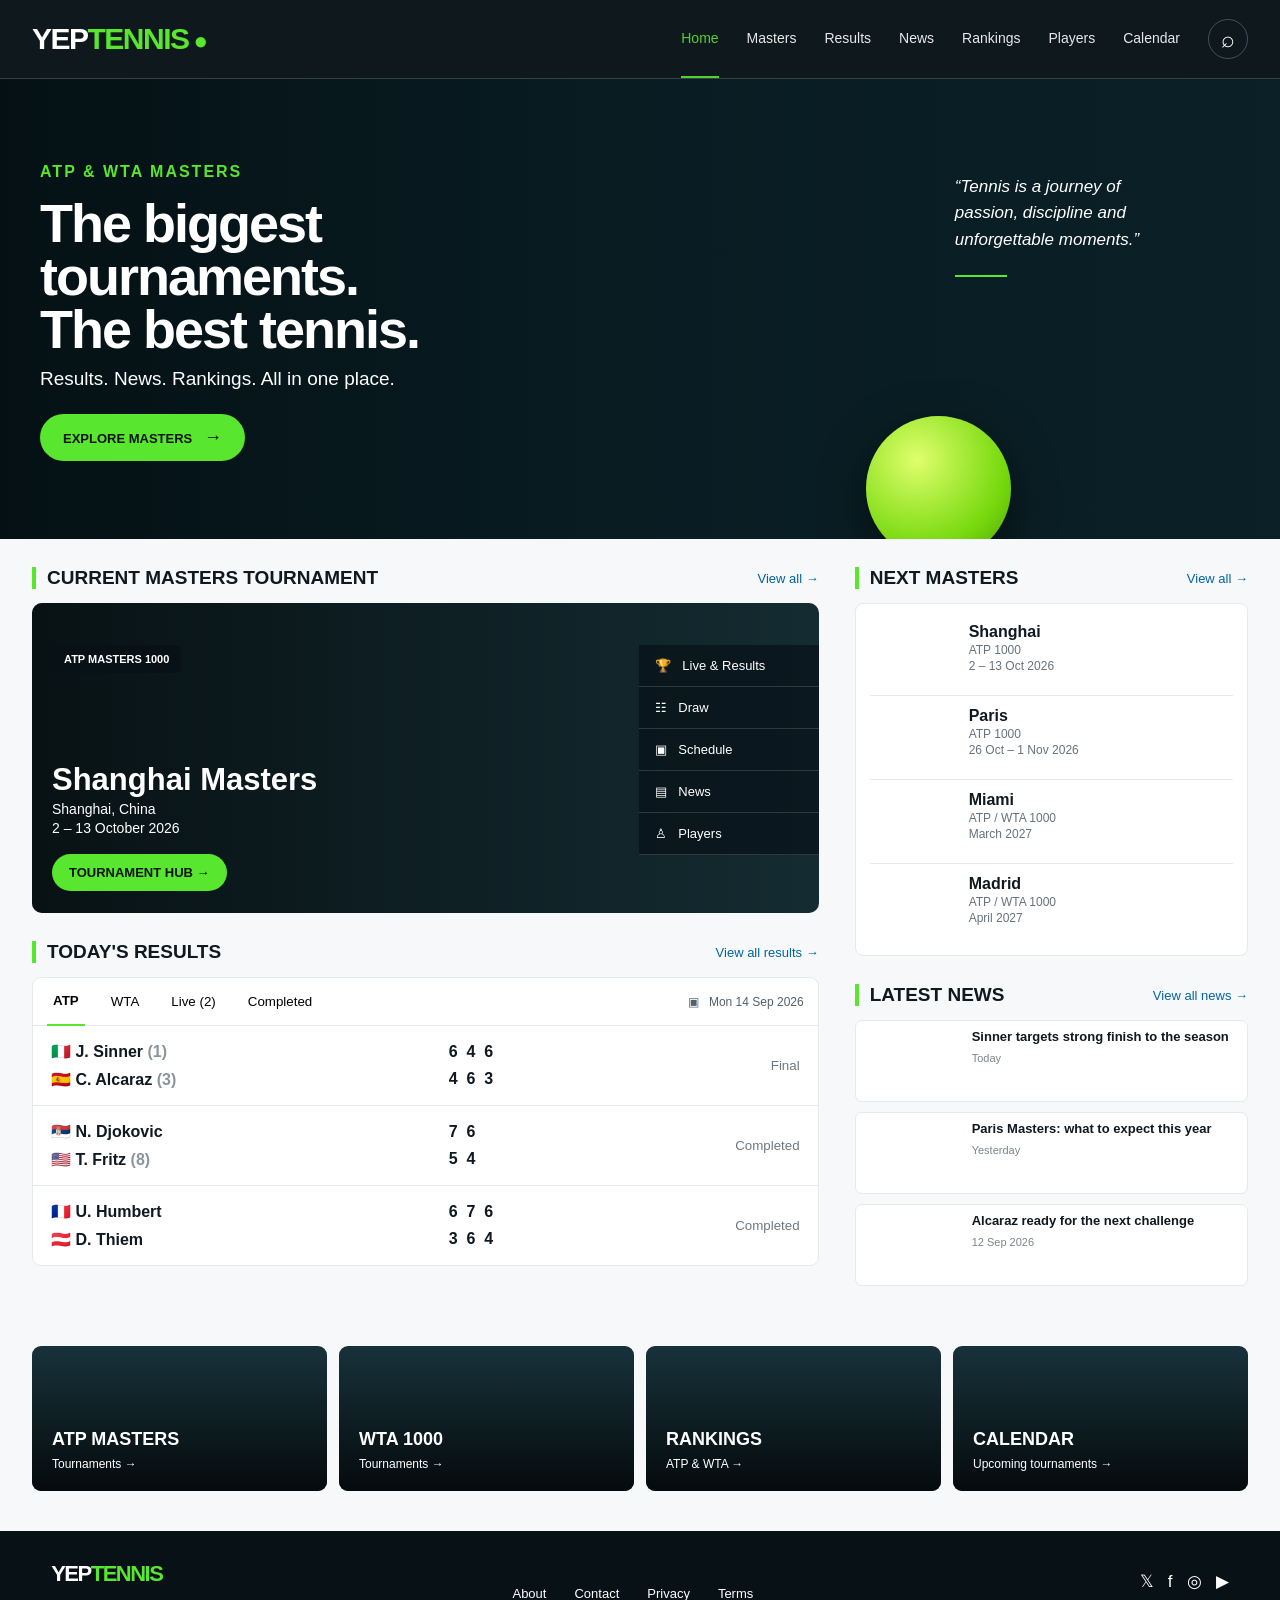
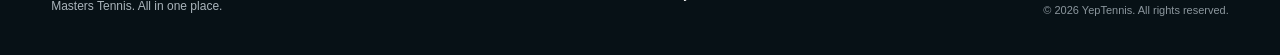
==== index.html @ 0a84bfdf "Add files via upload" ====
<!DOCTYPE html>
<html lang="en">
<head>
  <meta charset="UTF-8">
  <meta name="viewport" content="width=device-width, initial-scale=1.0">
  <title>YepTennis — Masters Tennis</title>
  <meta name="description" content="YepTennis — Masters tennis results, news, rankings and tournament calendar.">
  <link rel="stylesheet" href="style.css">
</head>
<body>
  <header class="site-header">
    <div class="nav-wrap">
      <a class="brand" href="#"><span>YEP</span><b>TENNIS</b><i>●</i></a>
      <nav>
        <a class="active" href="#home">Home</a>
        <a href="#masters">Masters</a>
        <a href="#results">Results</a>
        <a href="#news">News</a>
        <a href="#rankings">Rankings</a>
        <a href="#players">Players</a>
        <a href="#calendar">Calendar</a>
      </nav>
      <button class="search" aria-label="Search">⌕</button>
      <button class="menu" aria-label="Open menu">☰</button>
    </div>
  </header>

  <main id="home">
    <section class="hero">
      <div class="hero-bg"></div>
      <div class="hero-content">
        <p class="eyebrow">ATP &amp; WTA MASTERS</p>
        <h1>The biggest<br>tournaments.<br><span>The best tennis.</span></h1>
        <p class="hero-sub">Results. News. Rankings. All in one place.</p>
        <a class="button" href="#masters">Explore Masters <strong>→</strong></a>
      </div>
      <div class="hero-quote">“Tennis is a journey of passion, discipline and unforgettable moments.”</div>
      <div class="hero-ball"></div>
    </section>

    <section class="content-grid" id="masters">
      <div class="main-column">
        <div class="section-title"><h2>Current Masters Tournament</h2><a href="#">View all →</a></div>
        <article class="featured-card">
          <div class="city-photo shanghai"></div>
          <div class="featured-info">
            <span class="badge">ATP MASTERS 1000</span>
            <h3>Shanghai Masters</h3>
            <p>Shanghai, China</p>
            <p>2 – 13 October 2026</p>
            <a class="button small" href="#">Tournament Hub →</a>
          </div>
          <div class="quick-links">
            <a href="#">🏆 <span>Live &amp; Results</span></a>
            <a href="#">☷ <span>Draw</span></a>
            <a href="#">▣ <span>Schedule</span></a>
            <a href="#">▤ <span>News</span></a>
            <a href="#">♙ <span>Players</span></a>
          </div>
        </article>

        <div class="section-title results-head" id="results"><h2>Today's Results</h2><a href="#">View all results →</a></div>
        <div class="results-card">
          <div class="tabs"><button class="selected">ATP</button><button>WTA</button><button>Live (2)</button><button>Completed</button><span>▣ &nbsp; Mon 14 Sep 2026</span></div>
          <div class="match"><div><b>🇮🇹 J. Sinner <em>(1)</em></b><b>🇪🇸 C. Alcaraz <em>(3)</em></b></div><div class="scores"><b>6&nbsp;&nbsp;4&nbsp;&nbsp;6</b><b>4&nbsp;&nbsp;6&nbsp;&nbsp;3</b></div><small>Final</small></div>
          <div class="match"><div><b>🇷🇸 N. Djokovic</b><b>🇺🇸 T. Fritz <em>(8)</em></b></div><div class="scores"><b>7&nbsp;&nbsp;6</b><b>5&nbsp;&nbsp;4</b></div><small>Completed</small></div>
          <div class="match"><div><b>🇫🇷 U. Humbert</b><b>🇦🇹 D. Thiem</b></div><div class="scores"><b>6&nbsp;&nbsp;7&nbsp;&nbsp;6</b><b>3&nbsp;&nbsp;6&nbsp;&nbsp;4</b></div><small>Completed</small></div>
        </div>
      </div>

      <aside>
        <div class="section-title"><h2>Next Masters</h2><a href="#">View all →</a></div>
        <div class="next-list">
          <article><div class="thumb shanghai"></div><div><b>Shanghai</b><span>ATP 1000</span><span>2 – 13 Oct 2026</span></div></article>
          <article><div class="thumb paris"></div><div><b>Paris</b><span>ATP 1000</span><span>26 Oct – 1 Nov 2026</span></div></article>
          <article><div class="thumb miami"></div><div><b>Miami</b><span>ATP / WTA 1000</span><span>March 2027</span></div></article>
          <article><div class="thumb madrid"></div><div><b>Madrid</b><span>ATP / WTA 1000</span><span>April 2027</span></div></article>
        </div>

        <div class="section-title news-title" id="news"><h2>Latest News</h2><a href="#">View all news →</a></div>
        <div class="news-list">
          <article><div class="news-img player"></div><div><b>Sinner targets strong finish to the season</b><span>Today</span></div></article>
          <article><div class="news-img court"></div><div><b>Paris Masters: what to expect this year</b><span>Yesterday</span></div></article>
          <article><div class="news-img crowd"></div><div><b>Alcaraz ready for the next challenge</b><span>12 Sep 2026</span></div></article>
        </div>
      </aside>
    </section>

    <section class="feature-grid" id="rankings">
      <a class="feature masters-bg" href="#"><strong>ATP MASTERS</strong><span>Tournaments →</span></a>
      <a class="feature wta-bg" href="#"><strong>WTA 1000</strong><span>Tournaments →</span></a>
      <a class="feature rankings-bg" href="#"><strong>RANKINGS</strong><span>ATP &amp; WTA →</span></a>
      <a class="feature calendar-bg" href="#" id="calendar"><strong>CALENDAR</strong><span>Upcoming tournaments →</span></a>
    </section>
  </main>

  <footer>
    <div><a class="brand footer-brand" href="#"><span>YEP</span><b>TENNIS</b></a><p>Masters Tennis. All in one place.</p></div>
    <div class="footer-links"><a href="#">About</a><a href="#">Contact</a><a href="#">Privacy</a><a href="#">Terms</a></div>
    <div class="social">𝕏 &nbsp; f &nbsp; ◎ &nbsp; ▶<small>© 2026 YepTennis. All rights reserved.</small></div>
  </footer>
  <script src="app.js"></script>
</body>
</html>
---- style.css ----
:root{
  --green:#58e62e; --dark:#071116; --ink:#101820; --muted:#66727d; --line:#e5eaee;
  --bg:#f6f8f9;
}
*{box-sizing:border-box} html{scroll-behavior:smooth} body{margin:0;font-family:Arial,Helvetica,sans-serif;color:var(--ink);background:var(--bg)}
a{text-decoration:none;color:inherit}.site-header{position:sticky;top:0;z-index:20;background:rgba(7,17,22,.97);color:#fff;border-bottom:1px solid #34414a}
.nav-wrap{max-width:1280px;margin:auto;height:78px;padding:0 32px;display:flex;align-items:center;gap:28px}.brand{font-size:30px;font-weight:900;letter-spacing:-1.5px;white-space:nowrap}.brand span{color:#fff}.brand b{color:var(--green)}.brand i{font-style:normal;color:var(--green);font-size:24px;margin-left:5px}
nav{display:flex;gap:28px;margin-left:auto}nav a{font-size:14px;padding:30px 0;opacity:.9}nav a.active,nav a:hover{color:var(--green);border-bottom:2px solid var(--green)}
.search,.menu{border:1px solid #40505a;background:transparent;color:#fff;border-radius:50%;width:40px;height:40px;font-size:23px}.menu{display:none;border-radius:8px}
.hero{height:460px;position:relative;overflow:hidden;color:#fff;background:#0c252c}.hero-bg{position:absolute;inset:0;background:linear-gradient(90deg,rgba(4,15,19,.92),rgba(5,22,27,.55),rgba(4,12,15,.2)),url('https://images.unsplash.com/photo-1622279457486-62dcc4a431d6?auto=format&fit=crop&w=1800&q=85') center/cover}.hero-content{position:relative;z-index:2;max-width:1280px;margin:auto;padding:68px 40px}.eyebrow{color:var(--green);font-size:16px;font-weight:800;letter-spacing:2px}.hero h1{font-size:54px;line-height:.98;margin:12px 0 12px;letter-spacing:-2px}.hero h1 span{color:#fff}.hero-sub{font-size:19px;margin:0 0 24px}.button{display:inline-block;background:var(--green);color:#06120b;padding:13px 23px;border-radius:28px;font-size:13px;font-weight:900;text-transform:uppercase}.button strong{font-size:18px;margin-left:8px}.hero-quote{position:absolute;right:9%;top:95px;width:210px;font-size:17px;line-height:1.55;font-style:italic;z-index:2}.hero-quote:after{content:"";display:block;width:52px;height:2px;background:var(--green);margin-top:22px}.hero-ball{position:absolute;width:145px;height:145px;border-radius:50%;right:21%;bottom:-22px;background:radial-gradient(circle at 35% 30%,#dfff6c,#75d80c 65%,#4a9b0a);box-shadow:0 15px 45px #0008}
.content-grid{max-width:1280px;margin:auto;padding:28px 32px 0;display:grid;grid-template-columns:2fr 1fr;gap:36px}.section-title{display:flex;align-items:center;justify-content:space-between;margin:0 0 14px}.section-title h2{font-size:19px;text-transform:uppercase;margin:0;border-left:4px solid var(--green);padding-left:11px}.section-title a{font-size:13px;color:#0064a3}.featured-card{height:310px;border-radius:10px;overflow:hidden;position:relative;color:#fff;background:#17333a}.city-photo{background-position:center;background-size:cover}.featured-card>.city-photo{position:absolute;inset:0;background-image:linear-gradient(90deg,rgba(0,0,0,.65),rgba(0,0,0,.15)),url('https://images.unsplash.com/photo-1540747913346-19e32dc3e97e?auto=format&fit=crop&w=1200&q=80')}.featured-info{position:absolute;left:20px;bottom:22px;z-index:2}.badge{background:#071116;padding:8px 12px;border-radius:6px;font-size:11px;font-weight:bold}.featured-info h3{font-size:31px;margin:95px 0 3px}.featured-info p{margin:3px 0;font-size:14px}.small{margin-top:15px;padding:11px 17px}.quick-links{position:absolute;right:0;top:42px;width:180px;background:rgba(8,16,23,.7)}.quick-links a{display:block;padding:13px 16px;border-bottom:1px solid #ffffff25;font-size:13px}.quick-links span{margin-left:8px}
.results-head{margin-top:28px}.results-card{background:#fff;border:1px solid var(--line);border-radius:9px;overflow:hidden}.tabs{display:flex;align-items:center;gap:20px;border-bottom:1px solid var(--line);padding:0 14px;height:48px;font-size:12px;color:#52606b}.tabs button{height:48px;border:0;background:transparent}.tabs .selected{border-bottom:2px solid var(--green);font-weight:bold}.tabs span{margin-left:auto}.match{display:grid;grid-template-columns:1.7fr 1fr .5fr;align-items:center;padding:16px 18px;border-bottom:1px solid var(--line)}.match:last-child{border:0}.match div:first-child{display:grid;gap:9px}.match em{font-style:normal;color:#8b959d}.scores{display:grid;gap:9px}.match small{text-align:right;color:#6d7880}
.next-list{background:#fff;border:1px solid var(--line);border-radius:8px;padding:8px 14px}.next-list article{display:flex;gap:13px;padding:9px 0;border-bottom:1px solid var(--line)}.next-list article:last-child{border:0}.thumb{width:86px;height:65px;border-radius:6px;flex:none;background:center/cover}.shanghai{background-image:url('https://images.unsplash.com/photo-1548919973-5cef591cdbc9?auto=format&fit=crop&w=600&q=80')}.paris{background-image:url('https://images.unsplash.com/photo-1502602898657-3e91760cbb34?auto=format&fit=crop&w=600&q=80')}.miami{background-image:url('https://images.unsplash.com/photo-1533105079780-92b9be482077?auto=format&fit=crop&w=600&q=80')}.madrid{background-image:url('https://images.unsplash.com/photo-1539037116277-4db20889f2d4?auto=format&fit=crop&w=600&q=80')}.next-list b,.next-list span{display:block;margin:2px 0}.next-list span{font-size:12px;color:var(--muted)}.news-title{margin-top:28px}.news-list{display:grid;gap:10px}.news-list article{display:flex;gap:12px;background:#fff;padding:8px;border-radius:7px;border:1px solid var(--line)}.news-img{width:96px;height:64px;border-radius:5px;flex:none;background:center/cover}.player{background-image:url('https://images.unsplash.com/photo-1530915365347-8b1e4f83d8b9?auto=format&fit=crop&w=500&q=80')}.court{background-image:url('https://images.unsplash.com/photo-1554068865-24cecd4e34b8?auto=format&fit=crop&w=500&q=80')}.crowd{background-image:url('https://images.unsplash.com/photo-1560012057-4372e14c5085?auto=format&fit=crop&w=500&q=80')}.news-list b{font-size:13px;line-height:1.25;display:block}.news-list span{font-size:11px;color:#7b858c;display:block;margin-top:7px}
.feature-grid{max-width:1280px;margin:60px auto 40px;padding:0 32px;display:grid;grid-template-columns:repeat(4,1fr);gap:12px}.feature{height:145px;border-radius:9px;overflow:hidden;color:#fff;padding:20px;display:flex;flex-direction:column;justify-content:end;background:#17313a center/cover;position:relative}.feature:before{content:"";position:absolute;inset:0;background:linear-gradient(transparent,rgba(0,0,0,.78))}.feature>*{position:relative}.feature strong{font-size:18px}.feature span{font-size:12px;margin-top:7px}.masters-bg{background-image:url('https://images.unsplash.com/photo-1622279457486-62dcc4a431d6?auto=format&fit=crop&w=700&q=80')}.wta-bg{background-image:url('https://images.unsplash.com/photo-1595435934249-5df7ed86e1c0?auto=format&fit=crop&w=700&q=80')}.rankings-bg{background-image:url('https://images.unsplash.com/photo-1554068865-24cecd4e34b8?auto=format&fit=crop&w=700&q=80')}.calendar-bg{background-image:url('https://images.unsplash.com/photo-1506784983877-45594efa4cbe?auto=format&fit=crop&w=700&q=80')}
footer{background:#071116;color:#fff;padding:30px 4%;display:flex;align-items:center;justify-content:space-between}footer p{color:#aab4bb;font-size:12px}.footer-brand{font-size:22px}.footer-links{display:flex;gap:28px;font-size:13px}.social{text-align:right;font-size:17px}.social small{display:block;color:#8b969d;font-size:11px;margin-top:12px}
@media(max-width:900px){nav{gap:14px}.content-grid{grid-template-columns:1fr}.hero-quote{display:none}.feature-grid{grid-template-columns:1fr 1fr}.quick-links{width:155px}}
@media(max-width:650px){.nav-wrap{height:64px;padding:0 18px}.brand{font-size:24px}nav,.search{display:none}.menu{display:block;margin-left:auto}.hero{height:440px}.hero-content{padding:50px 22px}.hero h1{font-size:42px}.hero-ball{right:8%;width:100px;height:100px}.content-grid{padding:22px 16px}.featured-card{height:390px}.quick-links{top:auto;bottom:0;width:100%;display:grid;grid-template-columns:1fr 1fr}.quick-links a{padding:10px}.featured-info h3{margin-top:75px}.tabs{overflow:auto;gap:13px}.tabs span{display:none}.match{grid-template-columns:1.4fr 1fr .4fr;padding:13px 10px}.feature-grid{padding:0 16px;grid-template-columns:1fr 1fr;margin-top:35px}.feature{height:125px}footer{display:block;text-align:center}.footer-links{justify-content:center;margin:22px 0}.social{text-align:center}}
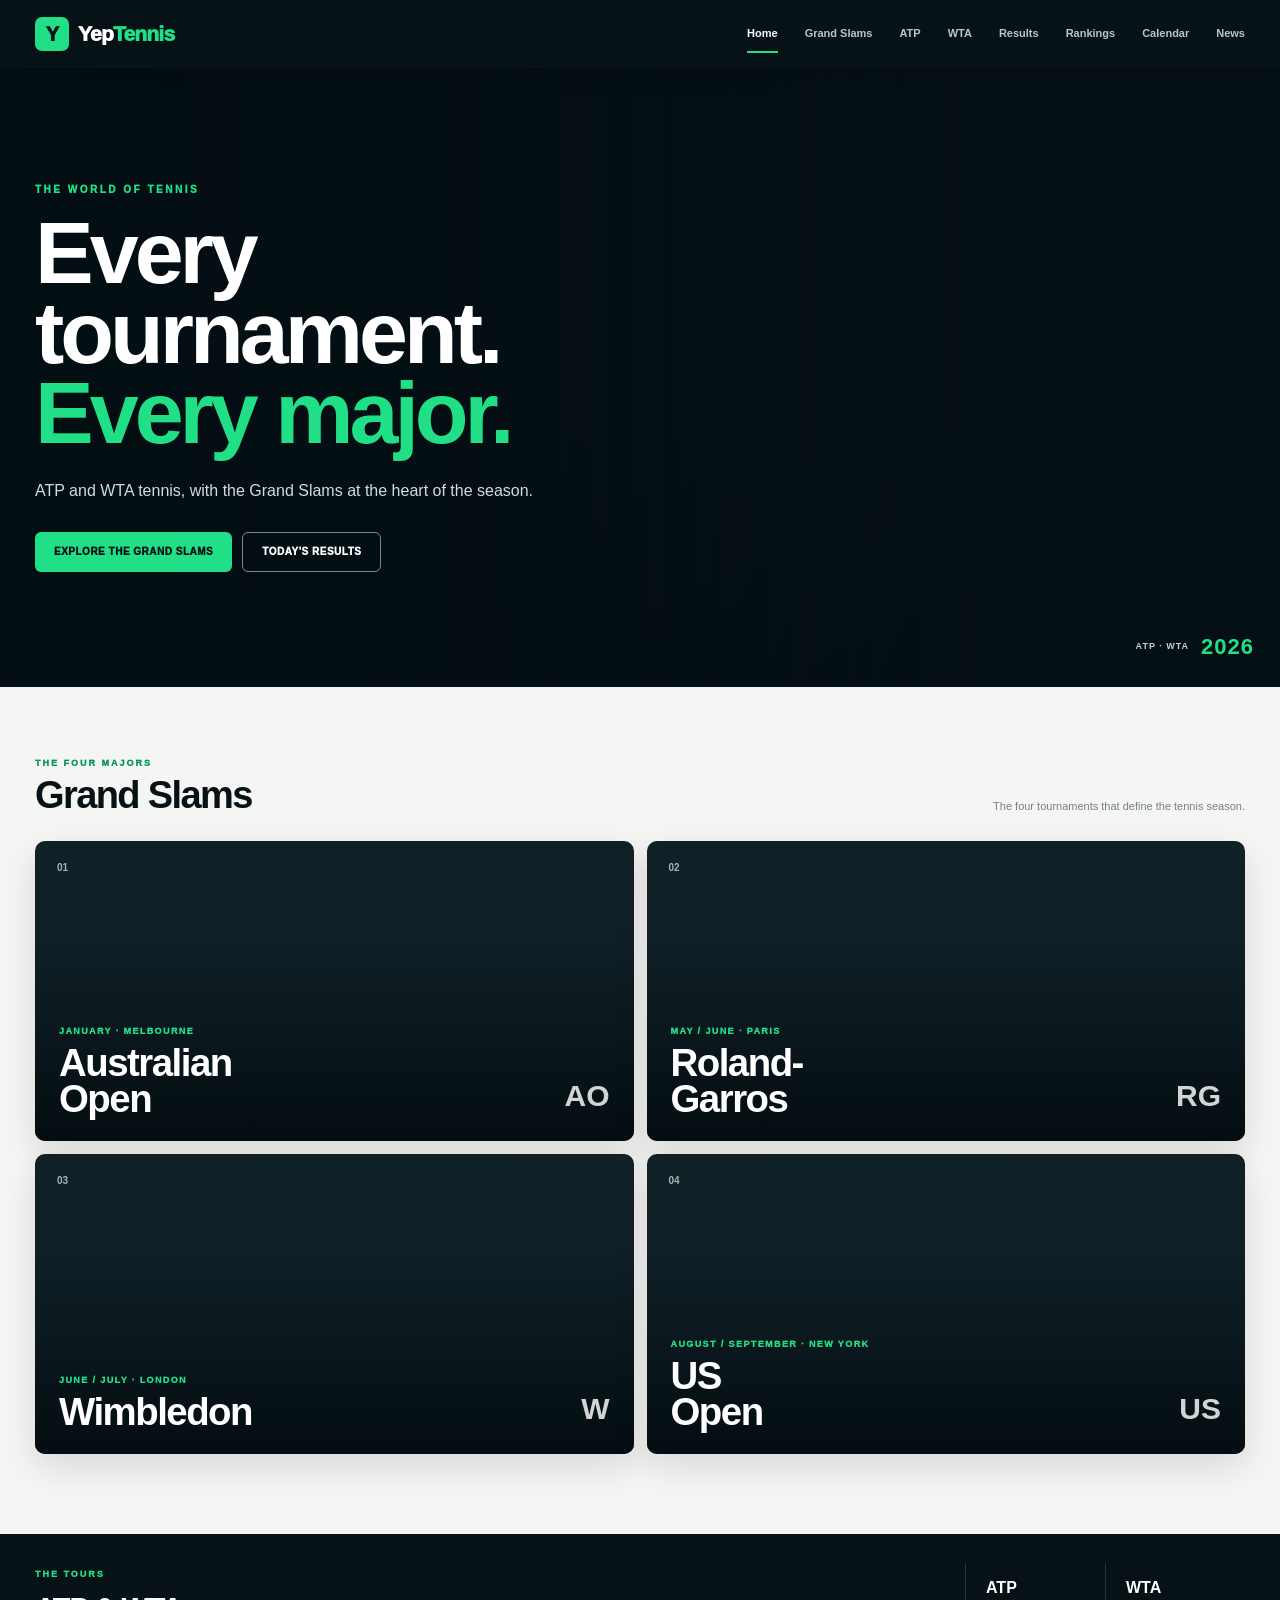
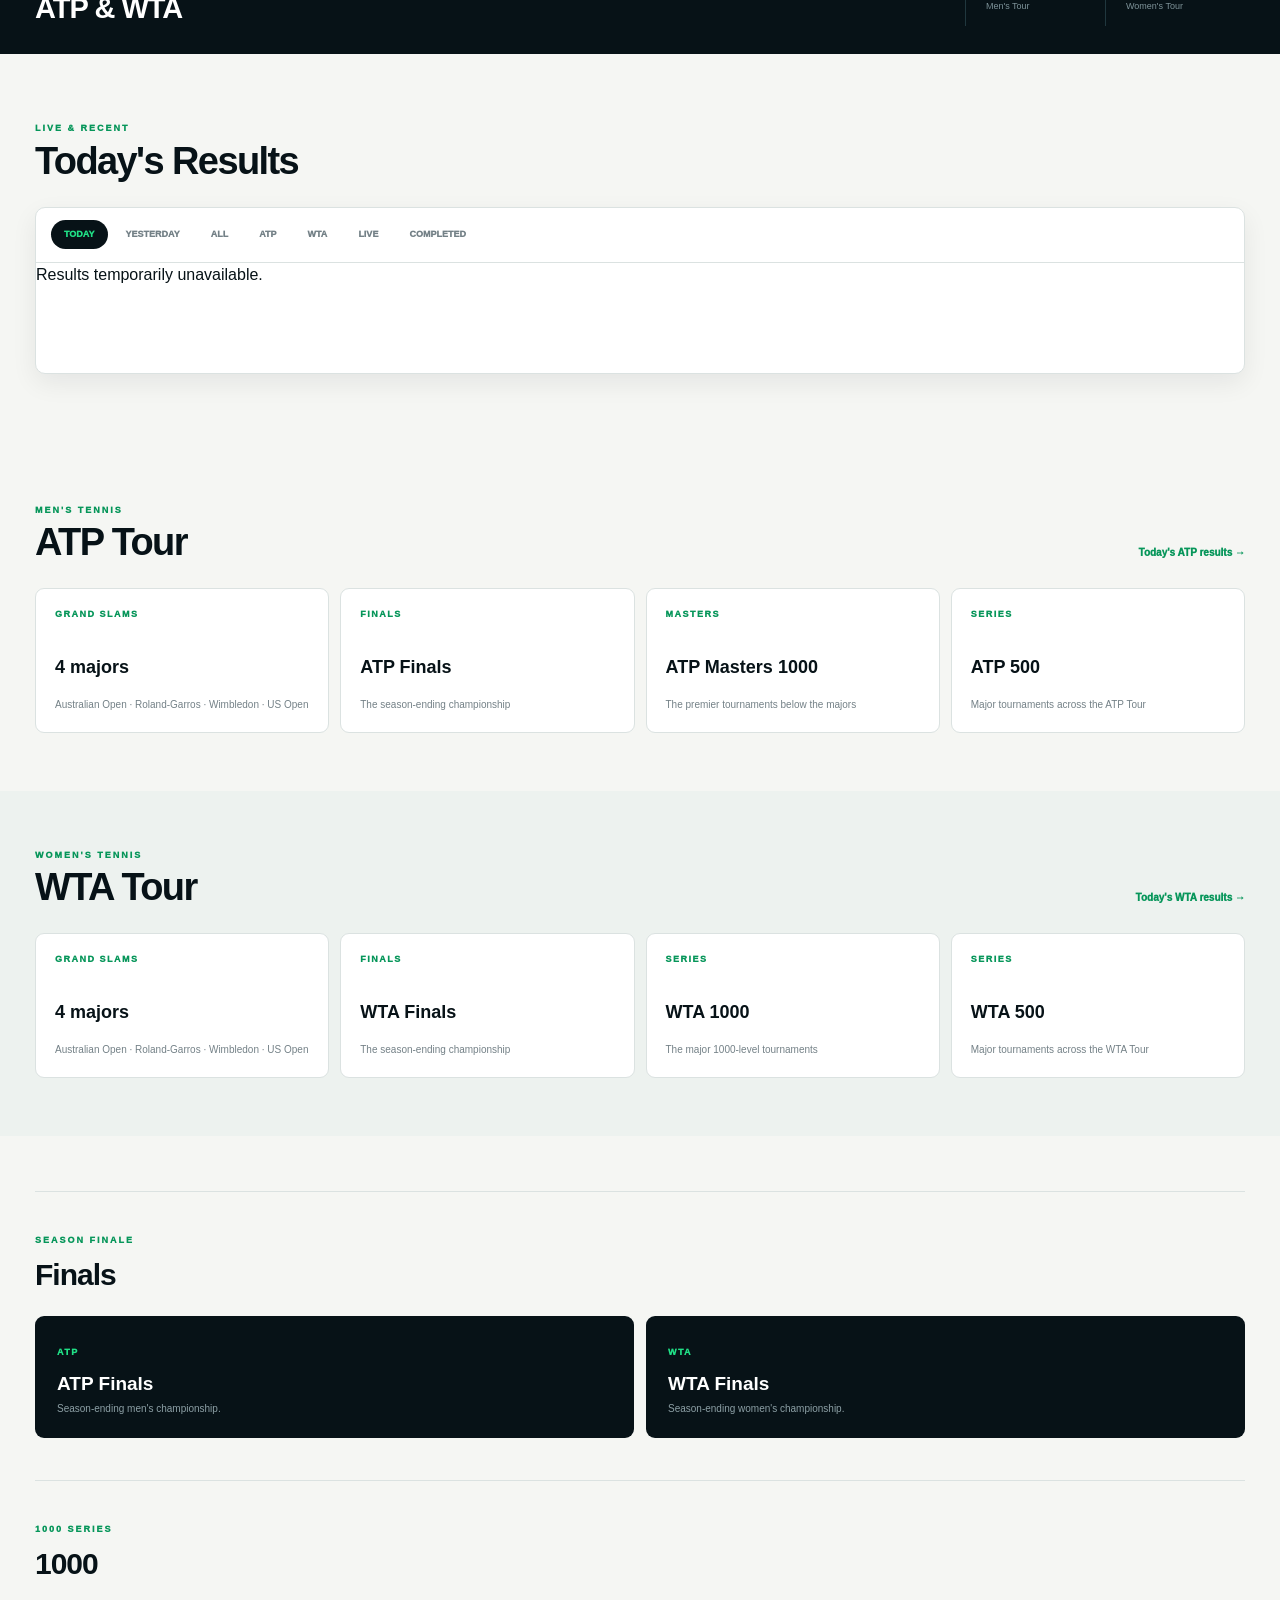
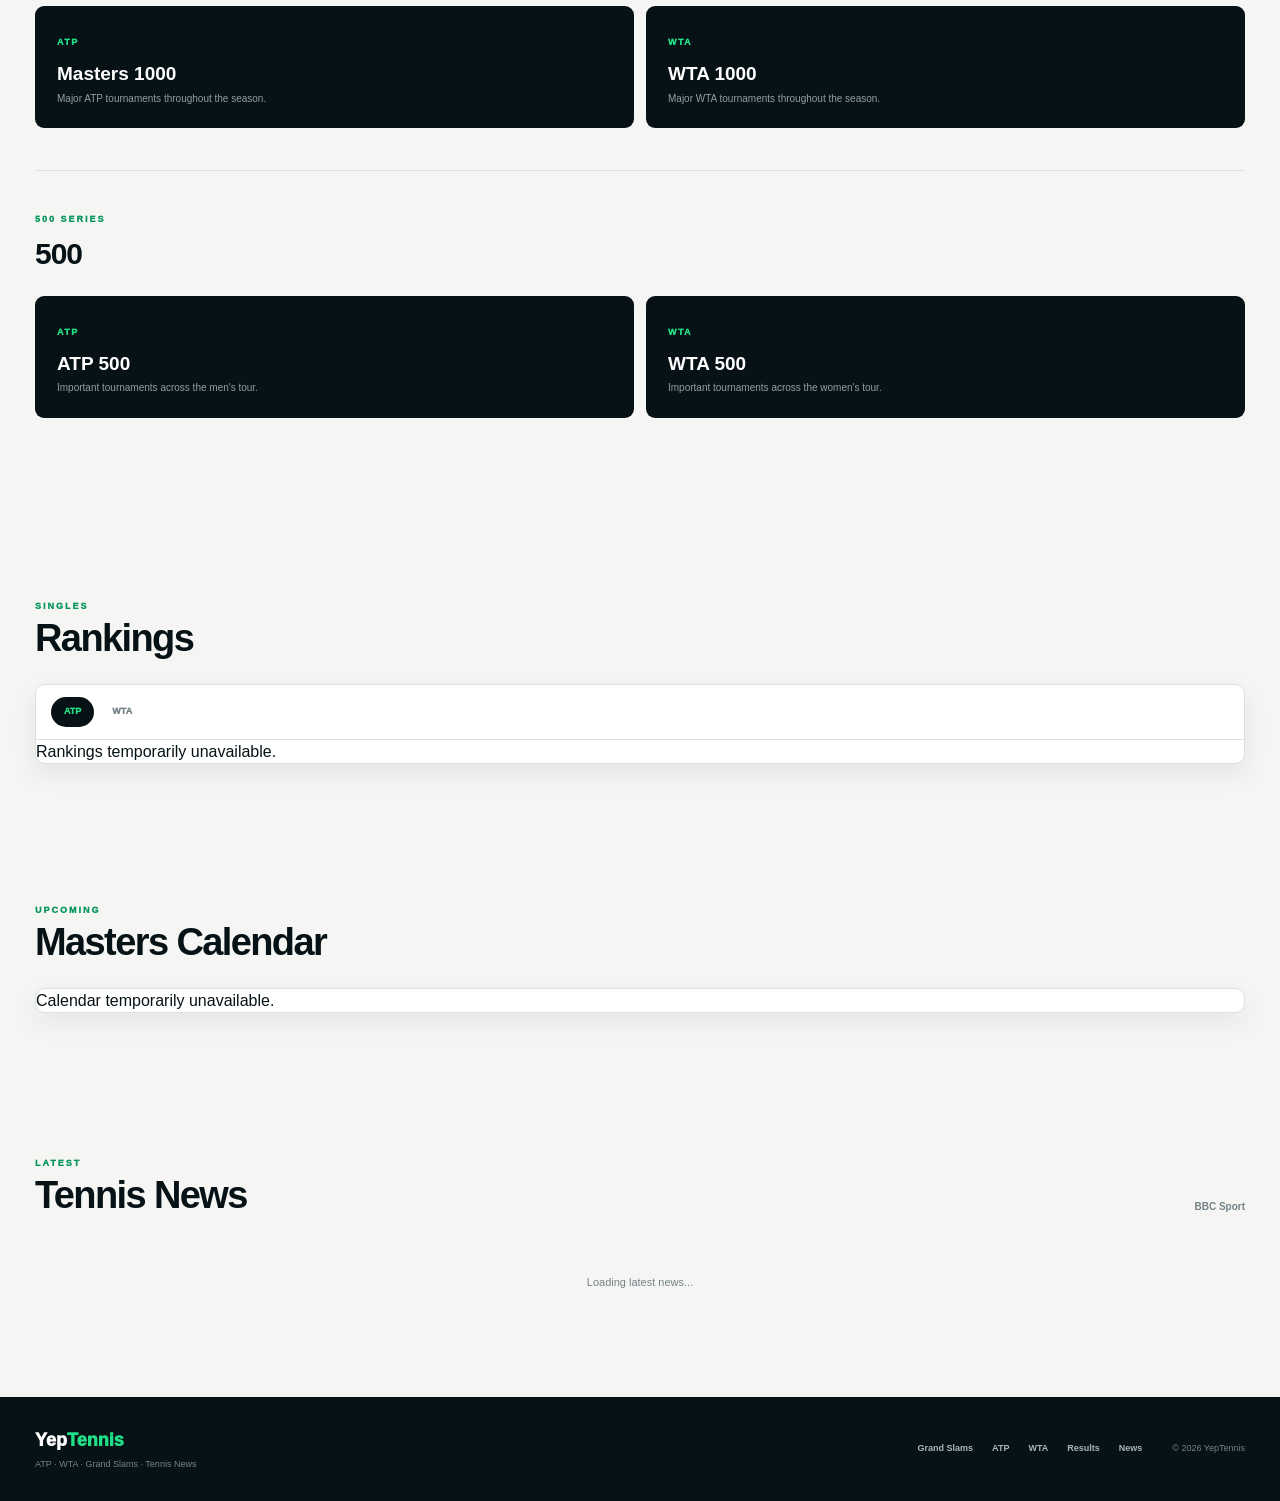
==== commit 3a34e130: "Add files via upload" ====
--- a/index.html
+++ b/index.html
@@ -3,102 +3,318 @@
 <head>
   <meta charset="UTF-8">
   <meta name="viewport" content="width=device-width, initial-scale=1.0">
-  <title>YepTennis — Masters Tennis</title>
-  <meta name="description" content="YepTennis — Masters tennis results, news, rankings and tournament calendar.">
+  <title>YepTennis — ATP & WTA</title>
+  <meta name="description" content="YepTennis — Grand Slams, ATP, WTA, results and tennis news.">
   <link rel="stylesheet" href="style.css">
 </head>
+
 <body>
-  <header class="site-header">
-    <div class="nav-wrap">
-      <a class="brand" href="#"><span>YEP</span><b>TENNIS</b><i>●</i></a>
-      <nav>
-        <a class="active" href="#home">Home</a>
-        <a href="#masters">Masters</a>
-        <a href="#results">Results</a>
-        <a href="#news">News</a>
-        <a href="#rankings">Rankings</a>
-        <a href="#players">Players</a>
-        <a href="#calendar">Calendar</a>
-      </nav>
-      <button class="search" aria-label="Search">⌕</button>
-      <button class="menu" aria-label="Open menu">☰</button>
-    </div>
-  </header>
-
-  <main id="home">
-    <section class="hero">
-      <div class="hero-bg"></div>
-      <div class="hero-content">
-        <p class="eyebrow">ATP &amp; WTA MASTERS</p>
-        <h1>The biggest<br>tournaments.<br><span>The best tennis.</span></h1>
-        <p class="hero-sub">Results. News. Rankings. All in one place.</p>
-        <a class="button" href="#masters">Explore Masters <strong>→</strong></a>
-      </div>
-      <div class="hero-quote">“Tennis is a journey of passion, discipline and unforgettable moments.”</div>
-      <div class="hero-ball"></div>
-    </section>
-
-    <section class="content-grid" id="masters">
-      <div class="main-column">
-        <div class="section-title"><h2>Current Masters Tournament</h2><a href="#">View all →</a></div>
-        <article class="featured-card">
-          <div class="city-photo shanghai"></div>
-          <div class="featured-info">
-            <span class="badge">ATP MASTERS 1000</span>
-            <h3>Shanghai Masters</h3>
-            <p>Shanghai, China</p>
-            <p>2 – 13 October 2026</p>
-            <a class="button small" href="#">Tournament Hub →</a>
-          </div>
-          <div class="quick-links">
-            <a href="#">🏆 <span>Live &amp; Results</span></a>
-            <a href="#">☷ <span>Draw</span></a>
-            <a href="#">▣ <span>Schedule</span></a>
-            <a href="#">▤ <span>News</span></a>
-            <a href="#">♙ <span>Players</span></a>
-          </div>
-        </article>
-
-        <div class="section-title results-head" id="results"><h2>Today's Results</h2><a href="#">View all results →</a></div>
-        <div class="results-card">
-          <div class="tabs"><button class="selected">ATP</button><button>WTA</button><button>Live (2)</button><button>Completed</button><span>▣ &nbsp; Mon 14 Sep 2026</span></div>
-          <div class="match"><div><b>🇮🇹 J. Sinner <em>(1)</em></b><b>🇪🇸 C. Alcaraz <em>(3)</em></b></div><div class="scores"><b>6&nbsp;&nbsp;4&nbsp;&nbsp;6</b><b>4&nbsp;&nbsp;6&nbsp;&nbsp;3</b></div><small>Final</small></div>
-          <div class="match"><div><b>🇷🇸 N. Djokovic</b><b>🇺🇸 T. Fritz <em>(8)</em></b></div><div class="scores"><b>7&nbsp;&nbsp;6</b><b>5&nbsp;&nbsp;4</b></div><small>Completed</small></div>
-          <div class="match"><div><b>🇫🇷 U. Humbert</b><b>🇦🇹 D. Thiem</b></div><div class="scores"><b>6&nbsp;&nbsp;7&nbsp;&nbsp;6</b><b>3&nbsp;&nbsp;6&nbsp;&nbsp;4</b></div><small>Completed</small></div>
+
+<header class="site-header">
+  <div class="header-inner">
+    <a href="#home" class="brand">
+      <span class="brand-mark">Y</span>
+      <span>Yep<span>Tennis</span></span>
+    </a>
+
+    <nav class="desktop-nav">
+      <a class="active" href="#home">Home</a>
+      <a href="#slams">Grand Slams</a>
+      <a href="#atp">ATP</a>
+      <a href="#wta">WTA</a>
+      <a href="#results">Results</a>
+      <a href="#rankings">Rankings</a>
+      <a href="#calendar">Calendar</a>
+      <a href="#news">News</a>
+    </nav>
+
+    <button class="menu" type="button" aria-label="Open menu" aria-expanded="false">☰</button>
+  </div>
+
+  <nav class="mobile-nav">
+    <a href="#home">Home</a>
+    <a href="#slams">Grand Slams</a>
+    <a href="#atp">ATP</a>
+    <a href="#wta">WTA</a>
+    <a href="#results">Results</a>
+    <a href="#rankings">Rankings</a>
+    <a href="#calendar">Calendar</a>
+    <a href="#news">News</a>
+  </nav>
+</header>
+
+<main id="home">
+
+  <!-- HERO -->
+  <section class="hero">
+    <div class="hero-photo"></div>
+    <div class="hero-overlay"></div>
+
+    <div class="hero-content">
+      <div class="hero-kicker">THE WORLD OF TENNIS</div>
+      <h1>Every tournament.<br><em>Every major.</em></h1>
+      <p>ATP and WTA tennis, with the Grand Slams at the heart of the season.</p>
+
+      <div class="hero-actions">
+        <a href="#slams" class="primary-btn">Explore the Grand Slams</a>
+        <a href="#results" class="outline-btn">Today's results</a>
+      </div>
+    </div>
+
+    <div class="hero-season">
+      <span>ATP · WTA</span>
+      <strong>2026</strong>
+    </div>
+  </section>
+
+
+  <!-- GRAND SLAMS FEATURE -->
+  <section id="slams" class="section slam-feature">
+    <div class="section-intro">
+      <div>
+        <span class="eyebrow">THE FOUR MAJORS</span>
+        <h2>Grand Slams</h2>
+      </div>
+      <p>The four tournaments that define the tennis season.</p>
+    </div>
+
+    <div class="slam-feature-grid">
+
+      <a class="slam-feature-card australian" href="#results">
+        <div class="slam-number">01</div>
+        <div class="slam-info">
+          <span>JANUARY · MELBOURNE</span>
+          <h3>Australian<br>Open</h3>
+          <b>AO</b>
         </div>
-      </div>
-
-      <aside>
-        <div class="section-title"><h2>Next Masters</h2><a href="#">View all →</a></div>
-        <div class="next-list">
-          <article><div class="thumb shanghai"></div><div><b>Shanghai</b><span>ATP 1000</span><span>2 – 13 Oct 2026</span></div></article>
-          <article><div class="thumb paris"></div><div><b>Paris</b><span>ATP 1000</span><span>26 Oct – 1 Nov 2026</span></div></article>
-          <article><div class="thumb miami"></div><div><b>Miami</b><span>ATP / WTA 1000</span><span>March 2027</span></div></article>
-          <article><div class="thumb madrid"></div><div><b>Madrid</b><span>ATP / WTA 1000</span><span>April 2027</span></div></article>
+      </a>
+
+      <a class="slam-feature-card roland" href="#results">
+        <div class="slam-number">02</div>
+        <div class="slam-info">
+          <span>MAY / JUNE · PARIS</span>
+          <h3>Roland-<br>Garros</h3>
+          <b>RG</b>
         </div>
-
-        <div class="section-title news-title" id="news"><h2>Latest News</h2><a href="#">View all news →</a></div>
-        <div class="news-list">
-          <article><div class="news-img player"></div><div><b>Sinner targets strong finish to the season</b><span>Today</span></div></article>
-          <article><div class="news-img court"></div><div><b>Paris Masters: what to expect this year</b><span>Yesterday</span></div></article>
-          <article><div class="news-img crowd"></div><div><b>Alcaraz ready for the next challenge</b><span>12 Sep 2026</span></div></article>
+      </a>
+
+      <a class="slam-feature-card wimbledon" href="#results">
+        <div class="slam-number">03</div>
+        <div class="slam-info">
+          <span>JUNE / JULY · LONDON</span>
+          <h3>Wimbledon</h3>
+          <b>W</b>
         </div>
-      </aside>
-    </section>
-
-    <section class="feature-grid" id="rankings">
-      <a class="feature masters-bg" href="#"><strong>ATP MASTERS</strong><span>Tournaments →</span></a>
-      <a class="feature wta-bg" href="#"><strong>WTA 1000</strong><span>Tournaments →</span></a>
-      <a class="feature rankings-bg" href="#"><strong>RANKINGS</strong><span>ATP &amp; WTA →</span></a>
-      <a class="feature calendar-bg" href="#" id="calendar"><strong>CALENDAR</strong><span>Upcoming tournaments →</span></a>
-    </section>
-  </main>
-
-  <footer>
-    <div><a class="brand footer-brand" href="#"><span>YEP</span><b>TENNIS</b></a><p>Masters Tennis. All in one place.</p></div>
-    <div class="footer-links"><a href="#">About</a><a href="#">Contact</a><a href="#">Privacy</a><a href="#">Terms</a></div>
-    <div class="social">𝕏 &nbsp; f &nbsp; ◎ &nbsp; ▶<small>© 2026 YepTennis. All rights reserved.</small></div>
-  </footer>
-  <script src="app.js"></script>
+      </a>
+
+      <a class="slam-feature-card usopen" href="#results">
+        <div class="slam-number">04</div>
+        <div class="slam-info">
+          <span>AUGUST / SEPTEMBER · NEW YORK</span>
+          <h3>US<br>Open</h3>
+          <b>US</b>
+        </div>
+      </a>
+
+    </div>
+  </section>
+
+
+  <!-- ATP / WTA -->
+  <section class="tour-bar">
+    <div class="tour-bar-inner">
+      <div class="tour-title">
+        <span>THE TOURS</span>
+        <h2>ATP &amp; WTA</h2>
+      </div>
+
+      <div class="tour-links">
+        <a href="#atp"><strong>ATP</strong><small>Men's Tour</small></a>
+        <a href="#wta"><strong>WTA</strong><small>Women's Tour</small></a>
+      </div>
+    </div>
+  </section>
+
+
+  <!-- RESULTS -->
+  <section id="results" class="section results-section">
+    <div class="section-intro">
+      <div>
+        <span class="eyebrow">LIVE & RECENT</span>
+        <h2>Today's Results</h2>
+      </div>
+      <span class="api-date"></span>
+    </div>
+
+    <div class="results-card">
+      <div class="tabs" id="results-tabs">
+        <button class="selected" data-date="today" type="button">TODAY</button>
+        <button data-date="yesterday" type="button">YESTERDAY</button>
+        <button data-filter="all" type="button">ALL</button>
+        <button data-filter="atp" type="button">ATP</button>
+        <button data-filter="wta" type="button">WTA</button>
+        <button data-filter="live" type="button">LIVE</button>
+        <button data-filter="completed" type="button">COMPLETED</button>
+      </div>
+
+      <div id="results-list">
+        <div class="loading">Loading today's results...</div>
+      </div>
+    </div>
+  </section>
+
+
+  <!-- ATP -->
+  <section id="atp" class="section tour-panel">
+    <div class="section-intro">
+      <div>
+        <span class="eyebrow">MEN'S TENNIS</span>
+        <h2>ATP Tour</h2>
+      </div>
+      <a class="text-link" href="#results">Today's ATP results →</a>
+    </div>
+
+    <div class="tour-grid">
+      <a href="#slams"><span>GRAND SLAMS</span><strong>4 majors</strong><small>Australian Open · Roland-Garros · Wimbledon · US Open</small></a>
+      <a href="#finals"><span>FINALS</span><strong>ATP Finals</strong><small>The season-ending championship</small></a>
+      <a href="#1000"><span>MASTERS</span><strong>ATP Masters 1000</strong><small>The premier tournaments below the majors</small></a>
+      <a href="#500"><span>SERIES</span><strong>ATP 500</strong><small>Major tournaments across the ATP Tour</small></a>
+    </div>
+  </section>
+
+
+  <!-- WTA -->
+  <section id="wta" class="section tour-panel wta-panel">
+    <div class="section-intro">
+      <div>
+        <span class="eyebrow">WOMEN'S TENNIS</span>
+        <h2>WTA Tour</h2>
+      </div>
+      <a class="text-link" href="#results">Today's WTA results →</a>
+    </div>
+
+    <div class="tour-grid">
+      <a href="#slams"><span>GRAND SLAMS</span><strong>4 majors</strong><small>Australian Open · Roland-Garros · Wimbledon · US Open</small></a>
+      <a href="#finals"><span>FINALS</span><strong>WTA Finals</strong><small>The season-ending championship</small></a>
+      <a href="#1000"><span>SERIES</span><strong>WTA 1000</strong><small>The major 1000-level tournaments</small></a>
+      <a href="#500"><span>SERIES</span><strong>WTA 500</strong><small>Major tournaments across the WTA Tour</small></a>
+    </div>
+  </section>
+
+
+  <!-- OTHER CATEGORIES -->
+  <section class="section series-section">
+    <div id="finals" class="series-block">
+      <div>
+        <span class="eyebrow">SEASON FINALE</span>
+        <h2>Finals</h2>
+      </div>
+      <div class="series-cards">
+        <article><span>ATP</span><h3>ATP Finals</h3><p>Season-ending men's championship.</p></article>
+        <article><span>WTA</span><h3>WTA Finals</h3><p>Season-ending women's championship.</p></article>
+      </div>
+    </div>
+
+    <div id="1000" class="series-block">
+      <div>
+        <span class="eyebrow">1000 SERIES</span>
+        <h2>1000</h2>
+      </div>
+      <div class="series-cards">
+        <article><span>ATP</span><h3>Masters 1000</h3><p>Major ATP tournaments throughout the season.</p></article>
+        <article><span>WTA</span><h3>WTA 1000</h3><p>Major WTA tournaments throughout the season.</p></article>
+      </div>
+    </div>
+
+    <div id="500" class="series-block">
+      <div>
+        <span class="eyebrow">500 SERIES</span>
+        <h2>500</h2>
+      </div>
+      <div class="series-cards">
+        <article><span>ATP</span><h3>ATP 500</h3><p>Important tournaments across the men's tour.</p></article>
+        <article><span>WTA</span><h3>WTA 500</h3><p>Important tournaments across the women's tour.</p></article>
+      </div>
+    </div>
+  </section>
+
+
+  <!-- RANKINGS -->
+  <section id="rankings" class="section results-section">
+    <div class="section-intro">
+      <div>
+        <span class="eyebrow">SINGLES</span>
+        <h2>Rankings</h2>
+      </div>
+    </div>
+
+    <div class="results-card rankings-card">
+      <div class="tabs">
+        <button class="selected" data-tour="atp" type="button">ATP</button>
+        <button data-tour="wta" type="button">WTA</button>
+      </div>
+
+      <div id="rankings-list">
+        <div class="loading">Loading rankings...</div>
+      </div>
+    </div>
+  </section>
+
+
+  <!-- CALENDAR -->
+  <section id="calendar" class="section results-section">
+    <div class="section-intro">
+      <div>
+        <span class="eyebrow">UPCOMING</span>
+        <h2>Masters Calendar</h2>
+      </div>
+    </div>
+
+    <div class="results-card">
+      <div id="calendar-list">
+        <div class="loading">Loading calendar...</div>
+      </div>
+    </div>
+  </section>
+
+
+  <!-- NEWS -->
+  <section id="news" class="section news-section">
+    <div class="section-intro">
+      <div>
+        <span class="eyebrow">LATEST</span>
+        <h2>Tennis News</h2>
+      </div>
+      <span class="news-source">BBC Sport</span>
+    </div>
+
+    <div class="news-list" id="news-list">
+      <div class="loading">Loading latest news...</div>
+    </div>
+  </section>
+
+</main>
+
+
+<footer class="site-footer">
+  <div class="footer-inner">
+    <div>
+      <a class="footer-brand" href="#home">Yep<span>Tennis</span></a>
+      <p>ATP · WTA · Grand Slams · Tennis News</p>
+    </div>
+
+    <div class="footer-nav">
+      <a href="#slams">Grand Slams</a>
+      <a href="#atp">ATP</a>
+      <a href="#wta">WTA</a>
+      <a href="#results">Results</a>
+      <a href="#news">News</a>
+    </div>
+
+    <small>© 2026 YepTennis</small>
+  </div>
+</footer>
+
+<script src="app.js"></script>
 </body>
 </html>
--- a/style.css
+++ b/style.css
@@ -1,17 +1,976 @@
-:root{
-  --green:#58e62e; --dark:#071116; --ink:#101820; --muted:#66727d; --line:#e5eaee;
-  --bg:#f6f8f9;
-}
-*{box-sizing:border-box} html{scroll-behavior:smooth} body{margin:0;font-family:Arial,Helvetica,sans-serif;color:var(--ink);background:var(--bg)}
-a{text-decoration:none;color:inherit}.site-header{position:sticky;top:0;z-index:20;background:rgba(7,17,22,.97);color:#fff;border-bottom:1px solid #34414a}
-.nav-wrap{max-width:1280px;margin:auto;height:78px;padding:0 32px;display:flex;align-items:center;gap:28px}.brand{font-size:30px;font-weight:900;letter-spacing:-1.5px;white-space:nowrap}.brand span{color:#fff}.brand b{color:var(--green)}.brand i{font-style:normal;color:var(--green);font-size:24px;margin-left:5px}
-nav{display:flex;gap:28px;margin-left:auto}nav a{font-size:14px;padding:30px 0;opacity:.9}nav a.active,nav a:hover{color:var(--green);border-bottom:2px solid var(--green)}
-.search,.menu{border:1px solid #40505a;background:transparent;color:#fff;border-radius:50%;width:40px;height:40px;font-size:23px}.menu{display:none;border-radius:8px}
-.hero{height:460px;position:relative;overflow:hidden;color:#fff;background:#0c252c}.hero-bg{position:absolute;inset:0;background:linear-gradient(90deg,rgba(4,15,19,.92),rgba(5,22,27,.55),rgba(4,12,15,.2)),url('https://images.unsplash.com/photo-1622279457486-62dcc4a431d6?auto=format&fit=crop&w=1800&q=85') center/cover}.hero-content{position:relative;z-index:2;max-width:1280px;margin:auto;padding:68px 40px}.eyebrow{color:var(--green);font-size:16px;font-weight:800;letter-spacing:2px}.hero h1{font-size:54px;line-height:.98;margin:12px 0 12px;letter-spacing:-2px}.hero h1 span{color:#fff}.hero-sub{font-size:19px;margin:0 0 24px}.button{display:inline-block;background:var(--green);color:#06120b;padding:13px 23px;border-radius:28px;font-size:13px;font-weight:900;text-transform:uppercase}.button strong{font-size:18px;margin-left:8px}.hero-quote{position:absolute;right:9%;top:95px;width:210px;font-size:17px;line-height:1.55;font-style:italic;z-index:2}.hero-quote:after{content:"";display:block;width:52px;height:2px;background:var(--green);margin-top:22px}.hero-ball{position:absolute;width:145px;height:145px;border-radius:50%;right:21%;bottom:-22px;background:radial-gradient(circle at 35% 30%,#dfff6c,#75d80c 65%,#4a9b0a);box-shadow:0 15px 45px #0008}
-.content-grid{max-width:1280px;margin:auto;padding:28px 32px 0;display:grid;grid-template-columns:2fr 1fr;gap:36px}.section-title{display:flex;align-items:center;justify-content:space-between;margin:0 0 14px}.section-title h2{font-size:19px;text-transform:uppercase;margin:0;border-left:4px solid var(--green);padding-left:11px}.section-title a{font-size:13px;color:#0064a3}.featured-card{height:310px;border-radius:10px;overflow:hidden;position:relative;color:#fff;background:#17333a}.city-photo{background-position:center;background-size:cover}.featured-card>.city-photo{position:absolute;inset:0;background-image:linear-gradient(90deg,rgba(0,0,0,.65),rgba(0,0,0,.15)),url('https://images.unsplash.com/photo-1540747913346-19e32dc3e97e?auto=format&fit=crop&w=1200&q=80')}.featured-info{position:absolute;left:20px;bottom:22px;z-index:2}.badge{background:#071116;padding:8px 12px;border-radius:6px;font-size:11px;font-weight:bold}.featured-info h3{font-size:31px;margin:95px 0 3px}.featured-info p{margin:3px 0;font-size:14px}.small{margin-top:15px;padding:11px 17px}.quick-links{position:absolute;right:0;top:42px;width:180px;background:rgba(8,16,23,.7)}.quick-links a{display:block;padding:13px 16px;border-bottom:1px solid #ffffff25;font-size:13px}.quick-links span{margin-left:8px}
-.results-head{margin-top:28px}.results-card{background:#fff;border:1px solid var(--line);border-radius:9px;overflow:hidden}.tabs{display:flex;align-items:center;gap:20px;border-bottom:1px solid var(--line);padding:0 14px;height:48px;font-size:12px;color:#52606b}.tabs button{height:48px;border:0;background:transparent}.tabs .selected{border-bottom:2px solid var(--green);font-weight:bold}.tabs span{margin-left:auto}.match{display:grid;grid-template-columns:1.7fr 1fr .5fr;align-items:center;padding:16px 18px;border-bottom:1px solid var(--line)}.match:last-child{border:0}.match div:first-child{display:grid;gap:9px}.match em{font-style:normal;color:#8b959d}.scores{display:grid;gap:9px}.match small{text-align:right;color:#6d7880}
-.next-list{background:#fff;border:1px solid var(--line);border-radius:8px;padding:8px 14px}.next-list article{display:flex;gap:13px;padding:9px 0;border-bottom:1px solid var(--line)}.next-list article:last-child{border:0}.thumb{width:86px;height:65px;border-radius:6px;flex:none;background:center/cover}.shanghai{background-image:url('https://images.unsplash.com/photo-1548919973-5cef591cdbc9?auto=format&fit=crop&w=600&q=80')}.paris{background-image:url('https://images.unsplash.com/photo-1502602898657-3e91760cbb34?auto=format&fit=crop&w=600&q=80')}.miami{background-image:url('https://images.unsplash.com/photo-1533105079780-92b9be482077?auto=format&fit=crop&w=600&q=80')}.madrid{background-image:url('https://images.unsplash.com/photo-1539037116277-4db20889f2d4?auto=format&fit=crop&w=600&q=80')}.next-list b,.next-list span{display:block;margin:2px 0}.next-list span{font-size:12px;color:var(--muted)}.news-title{margin-top:28px}.news-list{display:grid;gap:10px}.news-list article{display:flex;gap:12px;background:#fff;padding:8px;border-radius:7px;border:1px solid var(--line)}.news-img{width:96px;height:64px;border-radius:5px;flex:none;background:center/cover}.player{background-image:url('https://images.unsplash.com/photo-1530915365347-8b1e4f83d8b9?auto=format&fit=crop&w=500&q=80')}.court{background-image:url('https://images.unsplash.com/photo-1554068865-24cecd4e34b8?auto=format&fit=crop&w=500&q=80')}.crowd{background-image:url('https://images.unsplash.com/photo-1560012057-4372e14c5085?auto=format&fit=crop&w=500&q=80')}.news-list b{font-size:13px;line-height:1.25;display:block}.news-list span{font-size:11px;color:#7b858c;display:block;margin-top:7px}
-.feature-grid{max-width:1280px;margin:60px auto 40px;padding:0 32px;display:grid;grid-template-columns:repeat(4,1fr);gap:12px}.feature{height:145px;border-radius:9px;overflow:hidden;color:#fff;padding:20px;display:flex;flex-direction:column;justify-content:end;background:#17313a center/cover;position:relative}.feature:before{content:"";position:absolute;inset:0;background:linear-gradient(transparent,rgba(0,0,0,.78))}.feature>*{position:relative}.feature strong{font-size:18px}.feature span{font-size:12px;margin-top:7px}.masters-bg{background-image:url('https://images.unsplash.com/photo-1622279457486-62dcc4a431d6?auto=format&fit=crop&w=700&q=80')}.wta-bg{background-image:url('https://images.unsplash.com/photo-1595435934249-5df7ed86e1c0?auto=format&fit=crop&w=700&q=80')}.rankings-bg{background-image:url('https://images.unsplash.com/photo-1554068865-24cecd4e34b8?auto=format&fit=crop&w=700&q=80')}.calendar-bg{background-image:url('https://images.unsplash.com/photo-1506784983877-45594efa4cbe?auto=format&fit=crop&w=700&q=80')}
-footer{background:#071116;color:#fff;padding:30px 4%;display:flex;align-items:center;justify-content:space-between}footer p{color:#aab4bb;font-size:12px}.footer-brand{font-size:22px}.footer-links{display:flex;gap:28px;font-size:13px}.social{text-align:right;font-size:17px}.social small{display:block;color:#8b969d;font-size:11px;margin-top:12px}
-@media(max-width:900px){nav{gap:14px}.content-grid{grid-template-columns:1fr}.hero-quote{display:none}.feature-grid{grid-template-columns:1fr 1fr}.quick-links{width:155px}}
-@media(max-width:650px){.nav-wrap{height:64px;padding:0 18px}.brand{font-size:24px}nav,.search{display:none}.menu{display:block;margin-left:auto}.hero{height:440px}.hero-content{padding:50px 22px}.hero h1{font-size:42px}.hero-ball{right:8%;width:100px;height:100px}.content-grid{padding:22px 16px}.featured-card{height:390px}.quick-links{top:auto;bottom:0;width:100%;display:grid;grid-template-columns:1fr 1fr}.quick-links a{padding:10px}.featured-info h3{margin-top:75px}.tabs{overflow:auto;gap:13px}.tabs span{display:none}.match{grid-template-columns:1.4fr 1fr .4fr;padding:13px 10px}.feature-grid{padding:0 16px;grid-template-columns:1fr 1fr;margin-top:35px}.feature{height:125px}footer{display:block;text-align:center}.footer-links{justify-content:center;margin:22px 0}.social{text-align:center}}
+/* =====================================================
+   YepTennis — Option 3
+   Grand Slam focused / editorial tennis design
+   ===================================================== */
+
+:root {
+  --ink: #071217;
+  --ink-2: #0d2028;
+  --green: #20df86;
+  --green-dark: #07965a;
+  --paper: #f5f6f3;
+  --white: #fff;
+  --muted: #748187;
+  --line: #dbe2e1;
+  --red: #c85745;
+  --clay: #a95b40;
+  --blue: #416a91;
+  --radius: 12px;
+}
+
+* { box-sizing: border-box; }
+
+html {
+  scroll-behavior: smooth;
+  scroll-padding-top: 76px;
+}
+
+body {
+  margin: 0;
+  background: var(--paper);
+  color: var(--ink);
+  font-family: Inter, -apple-system, BlinkMacSystemFont, "Segoe UI", Arial, sans-serif;
+  line-height: 1.45;
+}
+
+a { color: inherit; text-decoration: none; }
+button { font: inherit; }
+
+
+/* HEADER */
+
+.site-header {
+  position: sticky;
+  top: 0;
+  z-index: 1000;
+  background: var(--ink);
+  color: white;
+  box-shadow: 0 4px 22px rgba(0,0,0,.18);
+}
+
+.header-inner {
+  max-width: 1260px;
+  height: 68px;
+  margin: auto;
+  padding: 0 25px;
+  display: flex;
+  align-items: center;
+  justify-content: space-between;
+}
+
+.brand {
+  display: flex;
+  align-items: center;
+  gap: 9px;
+  font-size: 21px;
+  font-weight: 950;
+  letter-spacing: -.8px;
+}
+
+.brand-mark {
+  width: 34px;
+  height: 34px;
+  display: grid;
+  place-items: center;
+  border-radius: 7px;
+  background: var(--green);
+  color: var(--ink);
+  font-size: 20px;
+  font-weight: 950;
+}
+
+.brand > span:last-child > span,
+.footer-brand span {
+  color: var(--green);
+}
+
+.desktop-nav {
+  display: flex;
+  gap: 27px;
+}
+
+.desktop-nav a {
+  position: relative;
+  padding: 25px 0;
+  color: #b9c6c9;
+  font-size: 11px;
+  font-weight: 800;
+}
+
+.desktop-nav a:hover,
+.desktop-nav a.active {
+  color: white;
+}
+
+.desktop-nav a.active::after {
+  content: "";
+  position: absolute;
+  left: 0;
+  right: 0;
+  bottom: 14px;
+  height: 2px;
+  background: var(--green);
+}
+
+.menu {
+  display: none;
+  border: 0;
+  background: transparent;
+  color: white;
+  font-size: 25px;
+  cursor: pointer;
+}
+
+.mobile-nav {
+  display: none;
+}
+
+.mobile-nav.open {
+  display: flex;
+  flex-direction: column;
+  padding: 4px 22px 15px;
+  border-top: 1px solid rgba(255,255,255,.08);
+}
+
+.mobile-nav a {
+  padding: 11px 0;
+  border-bottom: 1px solid rgba(255,255,255,.08);
+  font-size: 13px;
+}
+
+
+/* HERO */
+
+.hero {
+  position: relative;
+  min-height: 570px;
+  overflow: hidden;
+  color: white;
+  background: var(--ink);
+}
+
+.hero-photo {
+  position: absolute;
+  inset: 0;
+  background:
+    url("https://images.unsplash.com/photo-1554068865-24cecd4e34b8?auto=format&fit=crop&w=2200&q=90")
+    center 42% / cover no-repeat;
+  transform: scale(1.02);
+}
+
+.hero-overlay {
+  position: absolute;
+  inset: 0;
+  background:
+    linear-gradient(90deg, rgba(3,14,19,.97) 0%, rgba(3,14,19,.86) 39%, rgba(3,14,19,.25) 78%),
+    linear-gradient(0deg, rgba(3,14,19,.62), transparent 45%);
+}
+
+.hero-content {
+  position: relative;
+  z-index: 2;
+  max-width: 1260px;
+  margin: auto;
+  padding: 115px 25px;
+}
+
+.hero-kicker {
+  margin-bottom: 15px;
+  color: var(--green);
+  font-size: 10px;
+  font-weight: 950;
+  letter-spacing: 2.5px;
+}
+
+.hero h1 {
+  margin: 0;
+  max-width: 700px;
+  font-size: clamp(52px, 7vw, 88px);
+  line-height: .91;
+  letter-spacing: -4px;
+}
+
+.hero h1 em {
+  color: var(--green);
+  font-style: normal;
+}
+
+.hero p {
+  max-width: 500px;
+  margin: 26px 0 30px;
+  color: #d2dcde;
+  font-size: 16px;
+}
+
+.hero-actions {
+  display: flex;
+  gap: 10px;
+}
+
+.primary-btn,
+.outline-btn {
+  display: inline-flex;
+  align-items: center;
+  justify-content: center;
+  padding: 12px 19px;
+  border-radius: 6px;
+  font-size: 10px;
+  font-weight: 950;
+  text-transform: uppercase;
+  letter-spacing: .5px;
+}
+
+.primary-btn {
+  background: var(--green);
+  color: var(--ink);
+}
+
+.outline-btn {
+  border: 1px solid rgba(255,255,255,.5);
+  color: white;
+}
+
+.hero-season {
+  position: absolute;
+  z-index: 3;
+  right: 26px;
+  bottom: 25px;
+  display: flex;
+  align-items: center;
+  gap: 12px;
+  color: #c7d1d3;
+  font-size: 9px;
+  font-weight: 900;
+  letter-spacing: 1px;
+}
+
+.hero-season strong {
+  color: var(--green);
+  font-size: 22px;
+}
+
+
+/* COMMON SECTIONS */
+
+.section {
+  max-width: 1260px;
+  margin: auto;
+  padding: 72px 25px;
+}
+
+.section-intro {
+  display: flex;
+  align-items: end;
+  justify-content: space-between;
+  gap: 25px;
+  margin-bottom: 27px;
+}
+
+.eyebrow {
+  display: block;
+  margin-bottom: 6px;
+  color: var(--green-dark);
+  font-size: 9px;
+  font-weight: 950;
+  letter-spacing: 2px;
+}
+
+.section-intro h2 {
+  margin: 0;
+  font-size: 38px;
+  line-height: 1;
+  letter-spacing: -1.6px;
+}
+
+.section-intro > p {
+  margin: 0;
+  max-width: 300px;
+  color: var(--muted);
+  font-size: 11px;
+}
+
+.text-link {
+  color: var(--green-dark);
+  font-size: 10px;
+  font-weight: 950;
+}
+
+.news-source {
+  color: var(--muted);
+  font-size: 10px;
+  font-weight: 800;
+}
+
+
+/* GRAND SLAMS */
+
+.slam-feature {
+  padding-top: 70px;
+  padding-bottom: 80px;
+}
+
+.slam-feature-grid {
+  display: grid;
+  grid-template-columns: 1fr 1fr;
+  gap: 13px;
+}
+
+.slam-feature-card {
+  position: relative;
+  min-height: 300px;
+  overflow: hidden;
+  display: flex;
+  align-items: flex-end;
+  padding: 24px;
+  border-radius: 10px;
+  color: white;
+  background: #12232a;
+  box-shadow: 0 13px 35px rgba(4,18,23,.12);
+  isolation: isolate;
+}
+
+.slam-feature-card::before {
+  content: "";
+  position: absolute;
+  z-index: -2;
+  inset: 0;
+  background-position: center;
+  background-size: cover;
+  transition: transform .45s ease;
+}
+
+.slam-feature-card:hover::before {
+  transform: scale(1.06);
+}
+
+.slam-feature-card::after {
+  content: "";
+  position: absolute;
+  z-index: -1;
+  inset: 0;
+  background: linear-gradient(0deg, rgba(3,12,16,.94), rgba(3,12,16,.12) 70%);
+}
+
+.australian::before {
+  background-image: url("https://images.unsplash.com/photo-1595435934249-5df7ed86e1c0?auto=format&fit=crop&w=1100&q=85");
+}
+
+.roland::before {
+  background-image: url("https://images.unsplash.com/photo-1560012057-4372e14c5085?auto=format&fit=crop&w=1100&q=85");
+}
+
+.wimbledon::before {
+  background-image: url("https://images.unsplash.com/photo-1622279457486-62dcc4a431d6?auto=format&fit=crop&w=1100&q=85");
+}
+
+.usopen::before {
+  background-image: url("https://images.unsplash.com/photo-1554068865-24cecd4e34b8?auto=format&fit=crop&w=1100&q=85");
+}
+
+.slam-number {
+  position: absolute;
+  top: 20px;
+  left: 22px;
+  color: rgba(255,255,255,.65);
+  font-size: 10px;
+  font-weight: 900;
+}
+
+.slam-info {
+  position: relative;
+  width: 100%;
+}
+
+.slam-info > span {
+  display: block;
+  margin-bottom: 7px;
+  color: var(--green);
+  font-size: 9px;
+  font-weight: 950;
+  letter-spacing: 1.4px;
+}
+
+.slam-info h3 {
+  margin: 0;
+  font-size: clamp(28px, 3vw, 43px);
+  line-height: .94;
+  letter-spacing: -1.5px;
+}
+
+.slam-info b {
+  position: absolute;
+  right: 0;
+  bottom: 0;
+  color: rgba(255,255,255,.82);
+  font-size: 30px;
+}
+
+
+/* TOUR BAR */
+
+.tour-bar {
+  background: var(--ink);
+  color: white;
+}
+
+.tour-bar-inner {
+  max-width: 1260px;
+  min-height: 120px;
+  margin: auto;
+  padding: 22px 25px;
+  display: flex;
+  align-items: center;
+  justify-content: space-between;
+}
+
+.tour-title span {
+  color: var(--green);
+  font-size: 9px;
+  font-weight: 950;
+  letter-spacing: 2px;
+}
+
+.tour-title h2 {
+  margin: 3px 0 0;
+  font-size: 29px;
+  letter-spacing: -1px;
+}
+
+.tour-links {
+  display: flex;
+}
+
+.tour-links a {
+  min-width: 140px;
+  padding: 13px 20px;
+  display: flex;
+  flex-direction: column;
+  border-left: 1px solid #20373e;
+}
+
+.tour-links strong {
+  color: white;
+  font-size: 16px;
+}
+
+.tour-links small {
+  color: #7e9399;
+  font-size: 9px;
+}
+
+
+/* RESULTS */
+
+.results-section {
+  padding-top: 68px;
+}
+
+.api-date {
+  color: var(--muted);
+  font-size: 10px;
+}
+
+.results-card {
+  overflow: hidden;
+  background: white;
+  border: 1px solid var(--line);
+  border-radius: 10px;
+  box-shadow: 0 9px 26px rgba(5,19,24,.07);
+}
+
+.tabs {
+  min-height: 55px;
+  padding: 0 15px;
+  display: flex;
+  align-items: center;
+  gap: 5px;
+  border-bottom: 1px solid var(--line);
+}
+
+.tabs button {
+  padding: 8px 13px;
+  border: 0;
+  border-radius: 20px;
+  background: transparent;
+  color: var(--muted);
+  cursor: pointer;
+  font-size: 9px;
+  font-weight: 950;
+}
+
+.tabs button:hover {
+  background: #eef4f2;
+  color: var(--ink);
+}
+
+.tabs button.selected {
+  background: var(--ink);
+  color: var(--green);
+}
+
+#results-list {
+  min-height: 110px;
+}
+
+.match {
+  display: grid;
+  grid-template-columns: minmax(250px,1fr) 150px 90px;
+  align-items: center;
+  gap: 20px;
+  padding: 15px 20px;
+  border-bottom: 1px solid var(--line);
+}
+
+.match:last-child {
+  border-bottom: 0;
+}
+
+.match > div:first-child {
+  display: flex;
+  flex-direction: column;
+  gap: 4px;
+}
+
+.match b {
+  font-size: 12px;
+}
+
+.tournament-name {
+  color: var(--muted);
+  font-size: 9px;
+}
+
+.scores {
+  display: flex;
+  justify-content: center;
+  gap: 25px;
+  font-size: 12px;
+}
+
+.match-status,
+.live-status {
+  text-align: right;
+  color: var(--muted);
+  font-size: 8px;
+  font-weight: 950;
+  text-transform: uppercase;
+}
+
+.live-status {
+  color: var(--green-dark);
+}
+
+.loading,
+.empty-state,
+.error-state {
+  padding: 34px 20px;
+  text-align: center;
+  color: var(--muted);
+  font-size: 11px;
+}
+
+
+/* ATP / WTA PANELS */
+
+.tour-panel {
+  padding-top: 58px;
+  padding-bottom: 58px;
+}
+
+.wta-panel {
+  background: #edf2ef;
+  max-width: none;
+  padding-left: max(25px, calc((100% - 1210px) / 2));
+  padding-right: max(25px, calc((100% - 1210px) / 2));
+}
+
+.tour-grid {
+  display: grid;
+  grid-template-columns: repeat(4,1fr);
+  gap: 11px;
+}
+
+.tour-grid a {
+  min-height: 145px;
+  padding: 19px;
+  display: flex;
+  flex-direction: column;
+  justify-content: space-between;
+  background: white;
+  border: 1px solid var(--line);
+  border-radius: 9px;
+  transition: transform .2s ease, border-color .2s ease;
+}
+
+.tour-grid a:hover {
+  transform: translateY(-3px);
+  border-color: var(--green);
+}
+
+.tour-grid span {
+  color: var(--green-dark);
+  font-size: 9px;
+  font-weight: 950;
+  letter-spacing: 1.5px;
+}
+
+.tour-grid strong {
+  margin-top: 16px;
+  font-size: 18px;
+}
+
+.tour-grid small {
+  color: var(--muted);
+  font-size: 10px;
+}
+
+
+/* SERIES */
+
+.series-section {
+  padding-top: 55px;
+}
+
+.series-block {
+  padding: 42px 0;
+  border-top: 1px solid var(--line);
+}
+
+.series-block > div:first-child {
+  margin-bottom: 20px;
+}
+
+.series-block h2 {
+  margin: 0;
+  font-size: 30px;
+  letter-spacing: -1px;
+}
+
+.series-cards {
+  display: grid;
+  grid-template-columns: 1fr 1fr;
+  gap: 12px;
+}
+
+.series-cards article {
+  padding: 22px;
+  border-radius: 9px;
+  background: var(--ink);
+  color: white;
+}
+
+.series-cards span {
+  color: var(--green);
+  font-size: 9px;
+  font-weight: 950;
+  letter-spacing: 1.4px;
+}
+
+.series-cards h3 {
+  margin: 9px 0 4px;
+  font-size: 19px;
+}
+
+.series-cards p {
+  margin: 0;
+  color: #8da0a6;
+  font-size: 10px;
+}
+
+
+/* NEWS */
+
+.news-title{
+  margin-top:28px;
+}
+
+.news-list{
+  display:grid;
+  gap:10px;
+}
+
+.news-list article{
+  display:flex;
+  align-items:flex-start;
+  gap:12px;
+  background:#fff;
+  padding:8px;
+  border-radius:7px;
+  border:1px solid var(--line);
+  min-height:90px;
+}
+
+.news-img{
+  width:90px;
+  height:90px;
+  min-width:90px;
+  flex:0 0 90px;
+  border-radius:6px;
+  background-position:center;
+  background-size:cover;
+  background-repeat:no-repeat;
+}
+
+.news-list article > div:last-child{
+  padding:2px 4px 2px 0;
+}
+
+.news-list b{
+  font-size:13px;
+  line-height:1.35;
+  display:block;
+}
+
+.news-list span{
+  font-size:11px;
+  color:#7b858c;
+  display:block;
+  margin-top:7px;
+}
+
+/* FOOTER */
+
+.site-footer {
+  background: var(--ink);
+  color: white;
+}
+
+.footer-inner {
+  max-width: 1260px;
+  margin: auto;
+  padding: 30px 25px;
+  display: grid;
+  grid-template-columns: 1fr auto auto;
+  gap: 30px;
+  align-items: center;
+}
+
+.footer-brand {
+  font-size: 18px;
+  font-weight: 950;
+}
+
+.footer-inner p {
+  margin: 4px 0 0;
+  color: #71848a;
+  font-size: 9px;
+}
+
+.footer-nav {
+  display: flex;
+  gap: 19px;
+}
+
+.footer-nav a {
+  color: #a7b5b9;
+  font-size: 9px;
+  font-weight: 800;
+}
+
+.footer-inner small {
+  color: #71848a;
+  font-size: 9px;
+}
+
+
+/* TABLET */
+
+@media (max-width: 1000px) {
+  .slam-feature-grid {
+    grid-template-columns: 1fr 1fr;
+  }
+
+  .tour-grid {
+    grid-template-columns: 1fr 1fr;
+  }
+
+  .news-list {
+    grid-template-columns: 1fr 1fr;
+  }
+}
+
+
+/* MOBILE */
+
+@media (max-width: 720px) {
+  .header-inner {
+    height: 62px;
+    padding: 0 17px;
+  }
+
+  .desktop-nav { display: none; }
+  .menu { display: block; }
+
+  .hero {
+    min-height: 510px;
+  }
+
+  .hero-content {
+    padding: 82px 18px;
+  }
+
+  .hero h1 {
+    font-size: 52px;
+    letter-spacing: -2.5px;
+  }
+
+  .hero-actions {
+    flex-direction: column;
+    align-items: flex-start;
+  }
+
+  .hero-season {
+    right: 18px;
+    bottom: 18px;
+  }
+
+  .section {
+    padding: 52px 17px;
+  }
+
+  .section-intro {
+    align-items: flex-start;
+    flex-direction: column;
+    gap: 8px;
+  }
+
+  .section-intro h2 {
+    font-size: 31px;
+  }
+
+  .slam-feature-grid,
+  .tour-grid,
+  .series-cards,
+  .news-list {
+    grid-template-columns: 1fr;
+  }
+
+  .slam-feature-card {
+    min-height: 245px;
+  }
+
+  .tour-bar-inner {
+    min-height: 100px;
+    padding: 20px 17px;
+  }
+
+  .tour-links a {
+    min-width: 100px;
+    padding: 10px 12px;
+  }
+
+  .match {
+    grid-template-columns: 1fr auto;
+    gap: 8px;
+  }
+
+  .scores {
+    grid-column: 2;
+    grid-row: 1;
+  }
+
+  .match-status,
+  .live-status {
+    grid-column: 1 / -1;
+    text-align: left;
+  }
+
+  .tabs {
+    overflow-x: auto;
+    scrollbar-width: none;
+  }
+
+  .tabs::-webkit-scrollbar { display: none; }
+
+  .api-date { display: none; }
+
+  .footer-inner {
+    grid-template-columns: 1fr;
+  }
+
+  .footer-nav {
+    flex-wrap: wrap;
+  }
+}
+
+@media (max-width: 430px) {
+  .hero h1 {
+    font-size: 43px;
+  }
+
+  .hero p {
+    font-size: 14px;
+  }
+
+  .tour-links a {
+    min-width: 85px;
+  }
+}
+
+/* =========================================================
+   RANKINGS
+   ========================================================= */
+
+.ranking-item {
+  display: grid;
+  grid-template-columns: 40px 1fr 70px;
+  align-items: center;
+  gap: 15px;
+  padding: 12px 20px;
+  border-bottom: 1px solid var(--line);
+  font-size: 13px;
+}
+
+.ranking-item:last-child {
+  border-bottom: 0;
+}
+
+.ranking-rank {
+  font-weight: 950;
+  color: var(--muted);
+}
+
+.ranking-name {
+  font-weight: 800;
+  color: var(--ink);
+}
+
+.ranking-points {
+  text-align: right;
+  color: var(--muted);
+  font-size: 11px;
+}
+
+/* =========================================================
+   CALENDAR
+   ========================================================= */
+
+.calendar-item {
+  display: flex;
+  justify-content: space-between;
+  align-items: center;
+  gap: 15px;
+  padding: 14px 20px;
+  border-bottom: 1px solid var(--line);
+}
+
+.calendar-item:last-child {
+  border-bottom: 0;
+}
+
+.calendar-item b {
+  font-size: 13px;
+  display: block;
+}
+
+.calendar-item span {
+  font-size: 11px;
+  color: var(--muted);
+}
+
+.calendar-item small {
+  font-size: 11px;
+  font-weight: 800;
+  color: var(--ink);
+  white-space: nowrap;
+}
